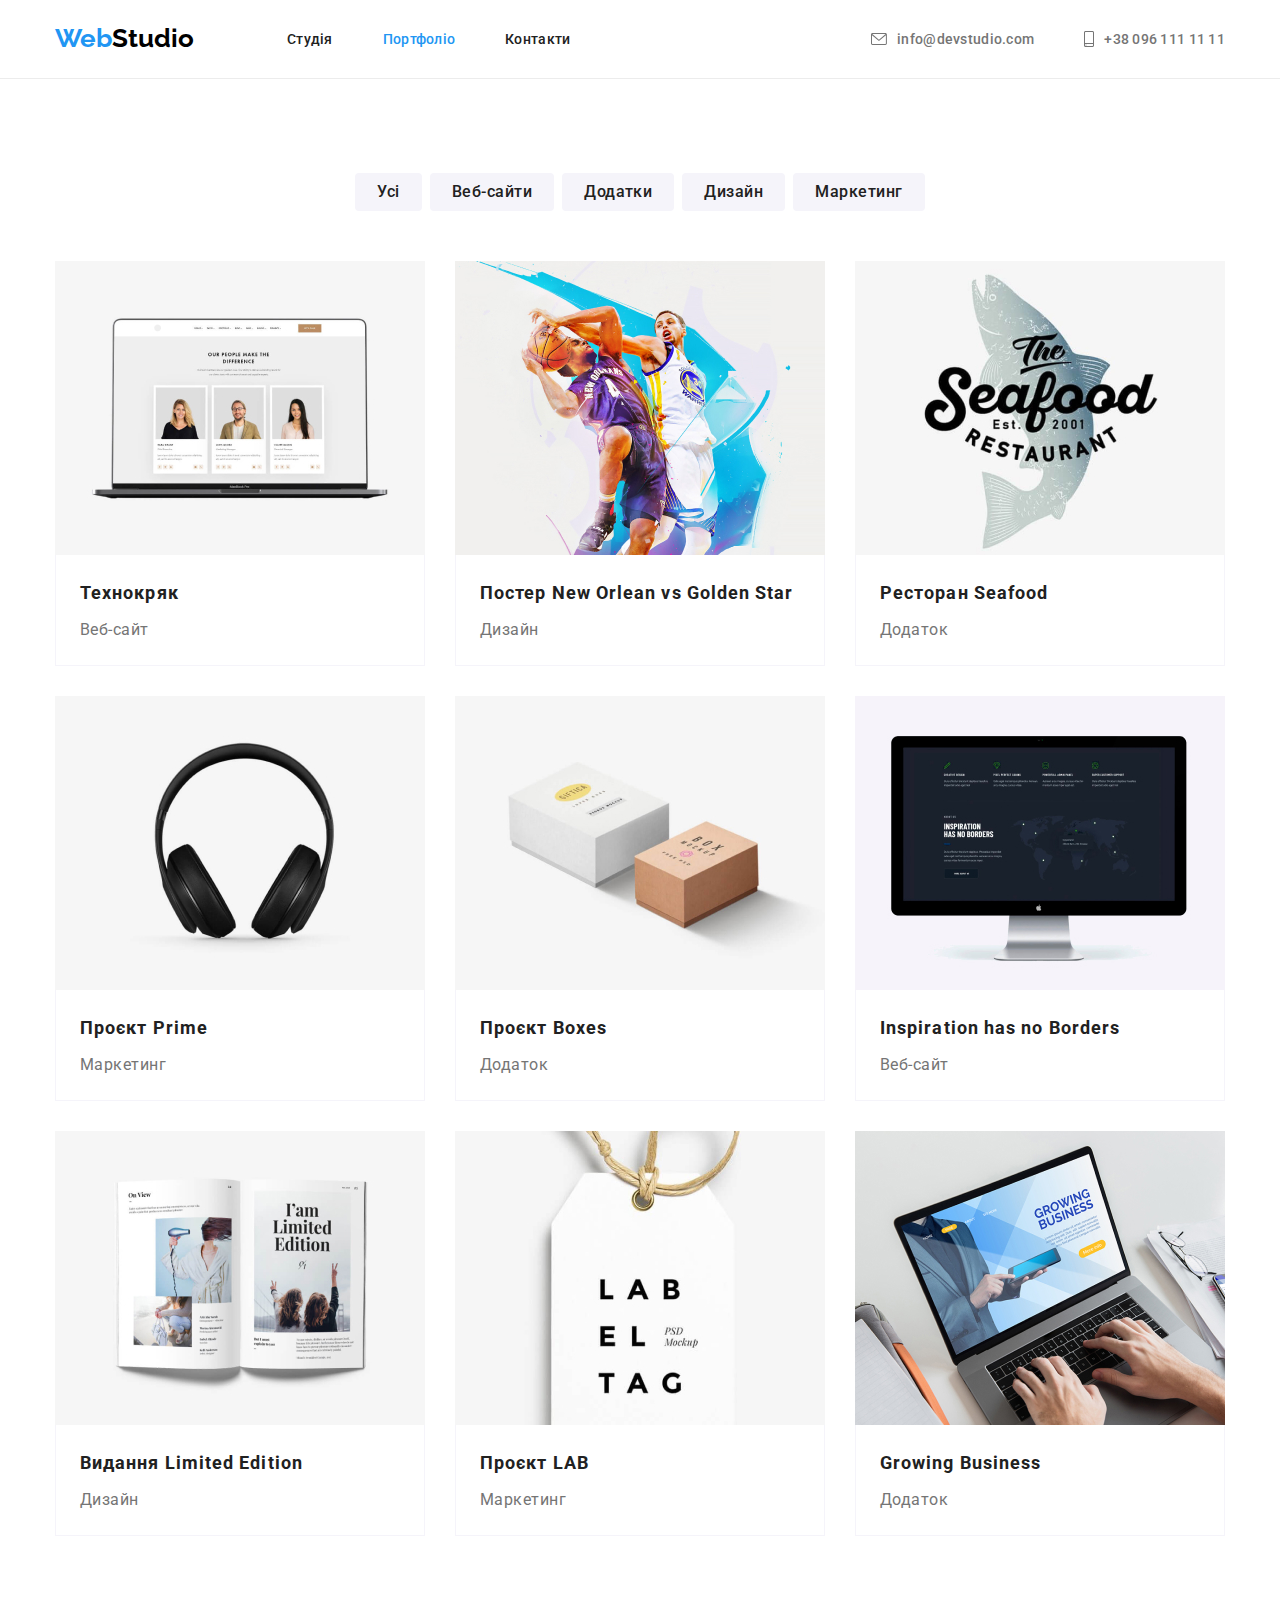
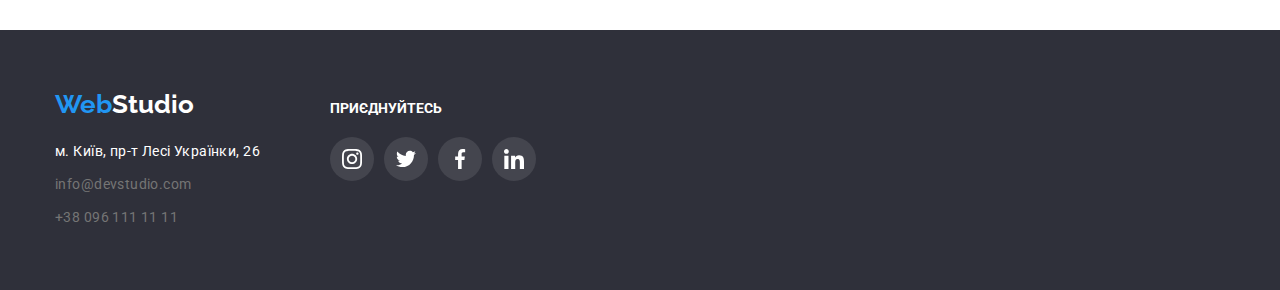
==== portfolio.html @ 62f0c090 "Added hm4" ====
<!DOCTYPE html>
<html lang="uk">
  <head>
    <meta charset="UTF-8" />
    <meta http-equiv="X-UA-Compatible" content="IE=edge" />
    <meta name="viewport" content="width=device-width, initial-scale=1.0" />
    <link rel="preconnect" href="https://fonts.googleapis.com" />
    <link rel="preconnect" href="https://fonts.gstatic.com" crossorigin />
    <link
      href="https://fonts.googleapis.com/css2?family=Raleway:wght@700&family=Roboto:wght@400;500;700;900&display=swap"
      rel="stylesheet"
    />
    <link
      rel="stylesheet"
      href="https://cdnjs.cloudflare.com/ajax/libs/modern-normalize/1.1.0/modern-normalize.css"
      integrity="sha512-Y0MM+V6ymRKN2zStTqzQ227DWhhp4Mzdo6gnlRnuaNCbc+YN/ZH0sBCLTM4M0oSy9c9VKiCvd4Jk44aCLrNS5Q=="
      crossorigin="anonymous"
      referrerpolicy="no-referrer"
    />
    <link rel="stylesheet" href="./css/styles.css" />
    <title>WebStudio</title>
  </head>
  <header class="index-header">
    <div class="container header-container">
      <a href="./index.html" class="logo-header"
        ><span class="active">Web</span>Studio</a
      >
      <nav>
        <ul class="list nav-items">
          <li>
            <a href="./index.html" class="black-heading nav-item">Студія</a>
          </li>
          <li>
            <a href="./portfolio.html" class="active nav-item">Портфоліо</a>
          </li>
          <li><a href="" class="nav-item black-heading">Контакти</a></li>
        </ul>
      </nav>
      <div class="container-header">
        <ul class="list header-contacts">
          <li class="contact">
            <a href="mailto:info@devstudio.com" class="contact">
              <svg class="icon mail">
                <use href="./images/icons.svg#icon-mail"></use>
              </svg>
              info@devstudio.com</a
            >
          </li>
          <li class="contact">
            <svg class="icon phone">
              <use href="./images/icons.svg#icon-phone"></use>
            </svg>
            <a href="tel:+380961111111" class="contact">+38 096 111 11 11</a>
          </li>
        </ul>
      </div>
    </div>
  </header>
  <main>
    <section class="section">
      <div class="container">
        <h1 class="hidden">Меню</h1>
        <ul class="list menu">
          <li>
            <button class="menu-btn blue" type="button">Усі</button>
          </li>
          <li>
            <button class="menu-btn main-color" type="button">Веб-сайти</button>
          </li>
          <li>
            <button class="menu-btn main-color" type="button">Додатки</button>
          </li>
          <li>
            <button class="menu-btn main-color" type="button">Дизайн</button>
          </li>
          <li>
            <button class="menu-btn main-color" type="button">Маркетинг</button>
          </li>
        </ul>
        <ul class="list projects">
          <li class="project">
            <div class="project-image">
              <img
                src="./images/project_1.jpg"
                alt="website on screen"
                class="project-img"
              />
            </div>
            <div class="project-about">
              <h2 class="project-name">Технокряк</h2>
              <p class="project-type">Веб-сайт</p>
            </div>
          </li>
          <li class="project">
            <div class="project-image">
              <img
                src="./images/project_2.jpg"
                alt="basketball poster"
                class="project-img"
              />
            </div>
            <div class="project-about">
              <h2 class="project-name">Постер New Orlean vs Golden Star</h2>
              <p class="project-type">Дизайн</p>
            </div>
          </li>
          <li class="project">
            <div class="project-image">
              <img
                src="./images/project_3.jpg"
                alt="seafood logo"
                class="project-img"
              />
            </div>
            <div class="project-about">
              <h2 class="project-name">Ресторан Seafood</h2>
              <p class="project-type">Додаток</p>
            </div>
          </li>
          <li class="project">
            <div class="project-image">
              <img
                src="./images/project_4.jpg"
                alt="headphones"
                class="project-img"
              />
            </div>
            <div class="project-about">
              <h2 class="project-name">Проєкт Prime</h2>
              <p class="project-type">Маркетинг</p>
            </div>
          </li>
          <li class="project">
            <div class="project-image">
              <img
                src="./images/project_5.jpg"
                alt="boxes"
                class="project-img"
              />
            </div>
            <div class="project-about">
              <h2 class="project-name">Проєкт Boxes</h2>
              <p class="project-type">Додаток</p>
            </div>
          </li>
          <li class="project">
            <div class="project-image">
              <img
                src="./images/project_6.jpg"
                alt="website on screen"
                class="project-img"
              />
            </div>
            <div class="project-about">
              <h2 class="project-name">Inspiration has no Borders</h2>
              <p class="project-type">Веб-сайт</p>
            </div>
          </li>
          <li class="project">
            <div class="project-image">
              <img
                src="./images/project_7.jpg"
                alt="book"
                class="project-img"
              />
            </div>
            <div class="project-about">
              <h2 class="project-name">Видання Limited Edition</h2>
              <p class="project-type">Дизайн</p>
            </div>
          </li>
          <li class="project">
            <div class="project-image">
              <img
                src="./images/project_8.jpg"
                alt="logo"
                class="project-img"
              />
            </div>
            <div class="project-about">
              <h2 class="project-name">Проєкт LAB</h2>
              <p class="project-type">Маркетинг</p>
            </div>
          </li>
          <li class="project">
            <div class="project-image">
              <img
                src="./images/project_9.jpg"
                alt="website on screen"
                class="project-img"
              />
            </div>
            <div class="project-about">
              <h2 class="project-name">Growing Business</h2>
              <p class="project-type">Додаток</p>
            </div>
          </li>
        </ul>
      </div>
    </section>
  </main>
  <footer class="contacts">
    <div class="container footer">
      <div>
        <a href=" " target="_blank" class="logo-footer"
          ><span class="active">Web</span>Studio</a
        >
        <address>
          <ul class="list">
            <li class="footer-link">
              <a
                class="link white"
                href="https://www.google.com/maps/place/Lesi+Ukrainky+Blvd,+26,+Kyiv,+02000/@50.4265841,30.5361971,17z/data=!3m1!4b1!4m5!3m4!1s0x40d4cf0e033ecbe9:0x57a4dffefec77da0!8m2!3d50.4265807!4d30.5383858"
                target="_blank"
                >м. Київ, пр-т Лесі Українки, 26</a
              >
            </li>
            <li class="footer-link">
              <a href="mailto:info@devstudio.com" class="link grey"
                >info@devstudio.com</a
              >
            </li>
            <li class="footer-link">
              <a href="tel:+380961111111" class="link grey"
                >+38 096 111 11 11</a
              >
            </li>
          </ul>
        </address>
      </div>
      <div>
        <p class="followership">Приєднуйтесь</p>
        <ul class="list social-media-icons">
          <li class="social-media-icon-bcg">
            <a href="#" class="social-media-link white">
              <svg class="social-media-icon">
                <use href="./images/icons.svg#icon-instagram"></use>
              </svg>
            </a>
          </li>
          <li class="social-media-icon-bcg">
            <a href="#" class="social-media-link white">
              <svg class="social-media-icon">
                <use href="./images/icons.svg#icon-twitter"></use>
              </svg>
            </a>
          </li>
          <li class="social-media-icon-bcg">
            <a href="#" class="social-media-link white">
              <svg class="social-media-icon">
                <use href="./images/icons.svg#icon-facebook"></use>
              </svg>
            </a>
          </li>
          <li class="social-media-icon-bcg">
            <a href="#" class="social-media-link white">
              <svg class="social-media-icon">
                <use href="./images/icons.svg#icon-linkedin"></use>
              </svg>
            </a>
          </li>
        </ul>
      </div>
    </div>
  </footer>
</html>
---- css/styles.css ----
:root {
  --accent-blue: #2196f3;
  --accent-background: #2f303a;
  --black: #000;
  --black-heading: #212121;
  --font: "Roboto", Arial, sans-serif;
  --font-logo: "Raleway", Arial, sans-serif;
  --grey: #757575;
  --icon: #afb1b8;
  --light-grey: #f5f4fa;
  --white: #fff;
}
*,
*::after,
*::before {
  box-sizing: border-box;
}
body {
  background-color: var(--white);
  color: var(--black-heading);
  font-family: var(--font);
  font-size: 14px;
  font-style: normal;
}
h1,
h2,
h3,
p {
  margin: 0;
}
img {
  display: block;
  height: auto;
  max-width: 100%;
}
ul {
  margin: 0;
  margin-block-start: 1em;
  margin-block-end: 1em;
  margin-inline-start: 0px;
  margin-inline-end: 0px;
  padding: 0;
  padding-inline-start: 40px;
}
.active {
  color: var(--accent-blue);
}
.black-heading {
  color: var(--black-heading);
}
.blue {
  background-color: var(--accent-blue);
  border-color: var(--accent-blue);
}
.client {
  height: 92px;
  width: 170px;
}
.clients {
  display: flex;
  gap: 30px;
  justify-content: center;
}
.client-icon {
  fill: currentColor;
  display: block;
  height: 60px;
  width: 106px;
}
.client-link {
  align-items: center;
  border: 1px solid var(--icon);
  border-radius: 4px;
  color: var(--icon);
  display: flex;
  justify-content: center;
  height: 100%;
  transition-duration: 250ms;
  transition-property: color, border-color;
  transition-timing-function: cubic-bezier(0.4, 0, 0.2, 1);
  width: 100%;
}
.client-link:hover,
.client-link:focus {
  border-color: var(--accent-blue);
  color: var(--accent-blue);
  cursor: pointer;
}
.contact {
  align-items: center;
  display: flex;
  gap: 10px;
  color: var(--grey);
  font-weight: 500;
  letter-spacing: 0.02em;
  text-decoration: none;
  transition-duration: 250ms;
  transition-timing-function: cubic-bezier(0.4, 0, 0.2, 1);
  transition-property: color;
}
.contact:hover,
.contact:focus {
  color: var(--accent-blue);
}
.contacts {
  background-color: var(--accent-background);
  padding: 60px 0px;
}
.container {
  margin: 0 auto;
  padding-left: 15px;
  padding-right: 15px;
  width: 1200px;
}
.container-header {
  list-style: none;
  margin: 0;
  padding: 0;
  display: flex;
  gap: 50px;
  margin-left: auto;
}
.sec-features {
  display: flex;
  gap: 30px;
  padding-bottom: 0;
}
.feature-about {
  color: var(--grey);
  letter-spacing: 0.03em;
  line-height: 1.71;
}
.feature-card {
  width: 270px;
}
.features-card > .icon {
  background-color: var(--light-grey);
  margin-bottom: 30px;
}
.feature-icon {
  height: 70px;
  width: 70px;
}
.features-list {
  display: flex;
  gap: 30px;
  padding-bottom: 0;
}
.feature-name {
  font-size: 14px;
  font-weight: 700;
  margin-bottom: 10px;
  text-transform: uppercase;
}
.followership {
  color: var(--white);
  font-weight: 700;
  line-height: 1.14;
  margin-bottom: 20px;
  text-decoration: none;
  text-transform: uppercase;
}
.footer.container {
  align-items: baseline;
  display: flex;
  gap: 70px;
}
.footer-link {
  display: block;
}
.footer-link:not(:last-child) {
  margin-bottom: 9px;
}
.grey {
  color: var(--grey);
}
.header-contacts {
  display: flex;
  gap: 50px;
  margin-left: auto;
  padding-top: 32px;
  padding-bottom: 32px;
}
.header-container {
  align-items: center;
  display: flex;
}
.heading {
  background-color: var(--accent-background);
  background-image: linear-gradient(
    to right,
    rgba(47, 48, 58, 0.4),
    rgba(47, 48, 58, 0.4)
  ),
  url("../images/heading.jpg");
  background-position: center;
  background-repeat: no-repeat;
  background-size: cover;
  margin: 0 auto;
  max-width: 1600px;
  min-height: 600px;
  padding: 200px 0px;
  text-align: center;
}
.heading-name {
  color: var(--white);
  font-size: 44px;
  font-weight: 900;
  letter-spacing: 0.06em;
  line-height: 1.36;
  margin: 0 auto 30px;
  text-transform: uppercase;
  width: 696px;
}
.hidden {
  border: 0;
  clip: rect(0 0 0 0);
  clip-path: inset(50%);
  height: 1px;
  overflow: hidden;
  padding: 0;
  position: absolute;
  margin: -1px;
  white-space: nowrap;
  width: 1px;
}
.icon {
  color: var(--grey);
  display: block;
  fill: currentColor;
}
.icon:hover, .icon:focus {
  color: var(--accent-blue);
}
.icon-container {
  align-items: center;
  background-color: var(--light-grey);
  border-radius: 4px;
  display: flex;
  height: 120px;
  justify-content: center;
  margin-bottom: 30px;
}
.icon.mail {
  height: 12px;
  width: 16px;
}
.icon.phone {
  height: 16px;
  width: 10px;
}
.index-header {
  border-bottom: 1px solid #ececec;
}
.light-grey {
  background-color: var(--light-grey);
  border-color: var(--light-grey);
}
.link {
  font-style: normal;
  line-height: 1.71;
  letter-spacing: 0.03em;
  text-decoration: none;
}
.link:hover,
.link:focus {
  color: var(--accent-blue);
}
.list {
  list-style: none;
  margin: 0;
  padding: 0;
}
.logo-header {
  color: var(--black);
  font-family: var(--font-logo);
  font-size: 26px;
  font-weight: 700;
  margin-right: 93px;
  padding: 24px 0px;
  text-decoration: none;
}
.logo-footer {
  display: block;
  color: var(--white);
  font-size: 26px;
  font-weight: 700;
  font-family: var(--font-logo);
  margin-bottom: 20px;
  text-decoration: none;
  width: 200px;
}
.menu {
  display: flex;
  gap: 8px;
  justify-content: center;
  margin-bottom: 50px;
}
.menu-btn {
  font-family: var(--font);
  font-size: 16px;
  font-weight: 500;
  color: var(--black-heading);
  cursor: pointer;
  background-color: var(--light-grey);
  border: none;
  border-radius: 4px;
  line-height: 1.62;
  letter-spacing: 0.03em;
  padding: 6px 22px;
}
.menu-btn:hover,
.menu-btn:focus {
  color: var(--white);
  background-color: var(--accent-blue);
  box-shadow: 0px 3px 1px rgba(0, 0, 0, 0.1), 0px 1px 2px rgba(0, 0, 0, 0.08),
  0px 2px 2px rgba(0, 0, 0, 0.12);
}
.nav-item {
  font-weight: 500;
  letter-spacing: 0.02em;
  padding-bottom: 32px;
  padding-top: 32px;
  text-decoration: none;
  transition-duration: 250ms;
  transition-timing-function: cubic-bezier(0.4, 0, 0.2, 1);
  transition-property: color;
}
.nav-item:hover,
.nav-item:focus {
  color: var(--accent-blue);
}
.nav-items {
  display: flex;
  gap: 50px;
}
.order-btn {
  background-color: var(--accent-blue);
  border: none;
  border-radius: 4px;
  box-shadow: 0px 4px 4px rgba(0, 0, 0, 0.15);
  color: var(--white);
  cursor: pointer;
  font-size: 16px;
  font-weight: 700;
  letter-spacing: 0.06em;
  line-height: 1.9;
  min-width: 216px;
  padding: 10px 32px;
  text-align: center;
}
.programming-list {
  display: flex;
  gap: 30px;
}
.project {
  width: 370px;
}
.project:hover,
.project:focus {
  box-shadow: 0px 1px 1px rgba(0, 0, 0, 0.12), 0px 4px 4px rgba(0, 0, 0, 0.06),
    1px 4px 6px rgba(0, 0, 0, 0.16);
}
.project-about {
  border: 1px solid var(--light-grey);
  border-top: none;
  padding: 20px 24px;
} 
.project-img {
  height: 294px;
  width: 370px;
}
.project-name {
  color: var(--black-heading);
  font-size: 18px;
  font-weight: 700;
  letter-spacing: 0.06em;
  line-height: 2;
}
.project-type {
  color: var(--grey);
  font-size: 16px;
  letter-spacing: 0.03em;
  line-height: 1.88;
  margin-top: 4px;
}
.projects {
  display: flex;
  flex-wrap: wrap;
  gap: 30px;
}
.section {
  padding: 94px 0;
}
.sec-heading {
  font-size: 36px;
  font-weight: 700;
  line-height: 1.2;
  margin-bottom: 50px;
  text-align: center;
}
.sec-heading-img {
  height: 294px;
  width: 370px;
}
.social-media-icon {
  fill: currentColor;
  height: 20px;
  width: 20px;
}
.social-media-icons {
  align-items: center;
  display: flex;
  gap: 10px;
  justify-content: center;
}
.social-media-icon-bcg {
  height: 44px;
  width: 44px;
}
.social-media-link {
  align-items: center;
  border-radius: 50%;
  color: var(--icon);
  display: flex;
  height: 100%;
  justify-content: center;
  width: 100%;
}
.social-media-link:hover,
.social-media-link:focus {
  background-color: var(--accent-blue);
  color: var(--white);
}
.social-media-link.white {
  background-color: rgba(255, 255, 255, 0.1);
  color: var(--white);
}
.social-media-link.white:hover,
.social-media-link.white:focus {
  background-color: var(--accent-blue);
  color: var(--white);
}
.team {
  display: flex;
  gap: 30px;
  text-align: center;
}
.team-about {
  padding: 30px 0;
}
.team-card {
  background-color: var(--white);
  box-shadow: 0px 1px 3px rgba(0, 0, 0, 0.12), 0px 1px 1px rgba(0, 0, 0, 0.14),
    0px 2px 1px rgba(0, 0, 0, 0.2);
  border-radius: 0 0 4px 4px;
}
.team-img {
  height: 260px;
  margin-bottom: 0px;
  width: 270px;
}
.team-name {
  font-weight: 500;
  font-size: 16px;
  letter-spacing: 0.03em;
  margin-bottom: 10px;
  text-align: center;
}
.team-prof {
  color: var(--grey);
  font-size: 16px;
  letter-spacing: 0.03em;
  margin-bottom: 16px;
  text-align: center;
}
.what-we-do {
  padding-top: 0;
}
.white {
  color: var(--white);
}
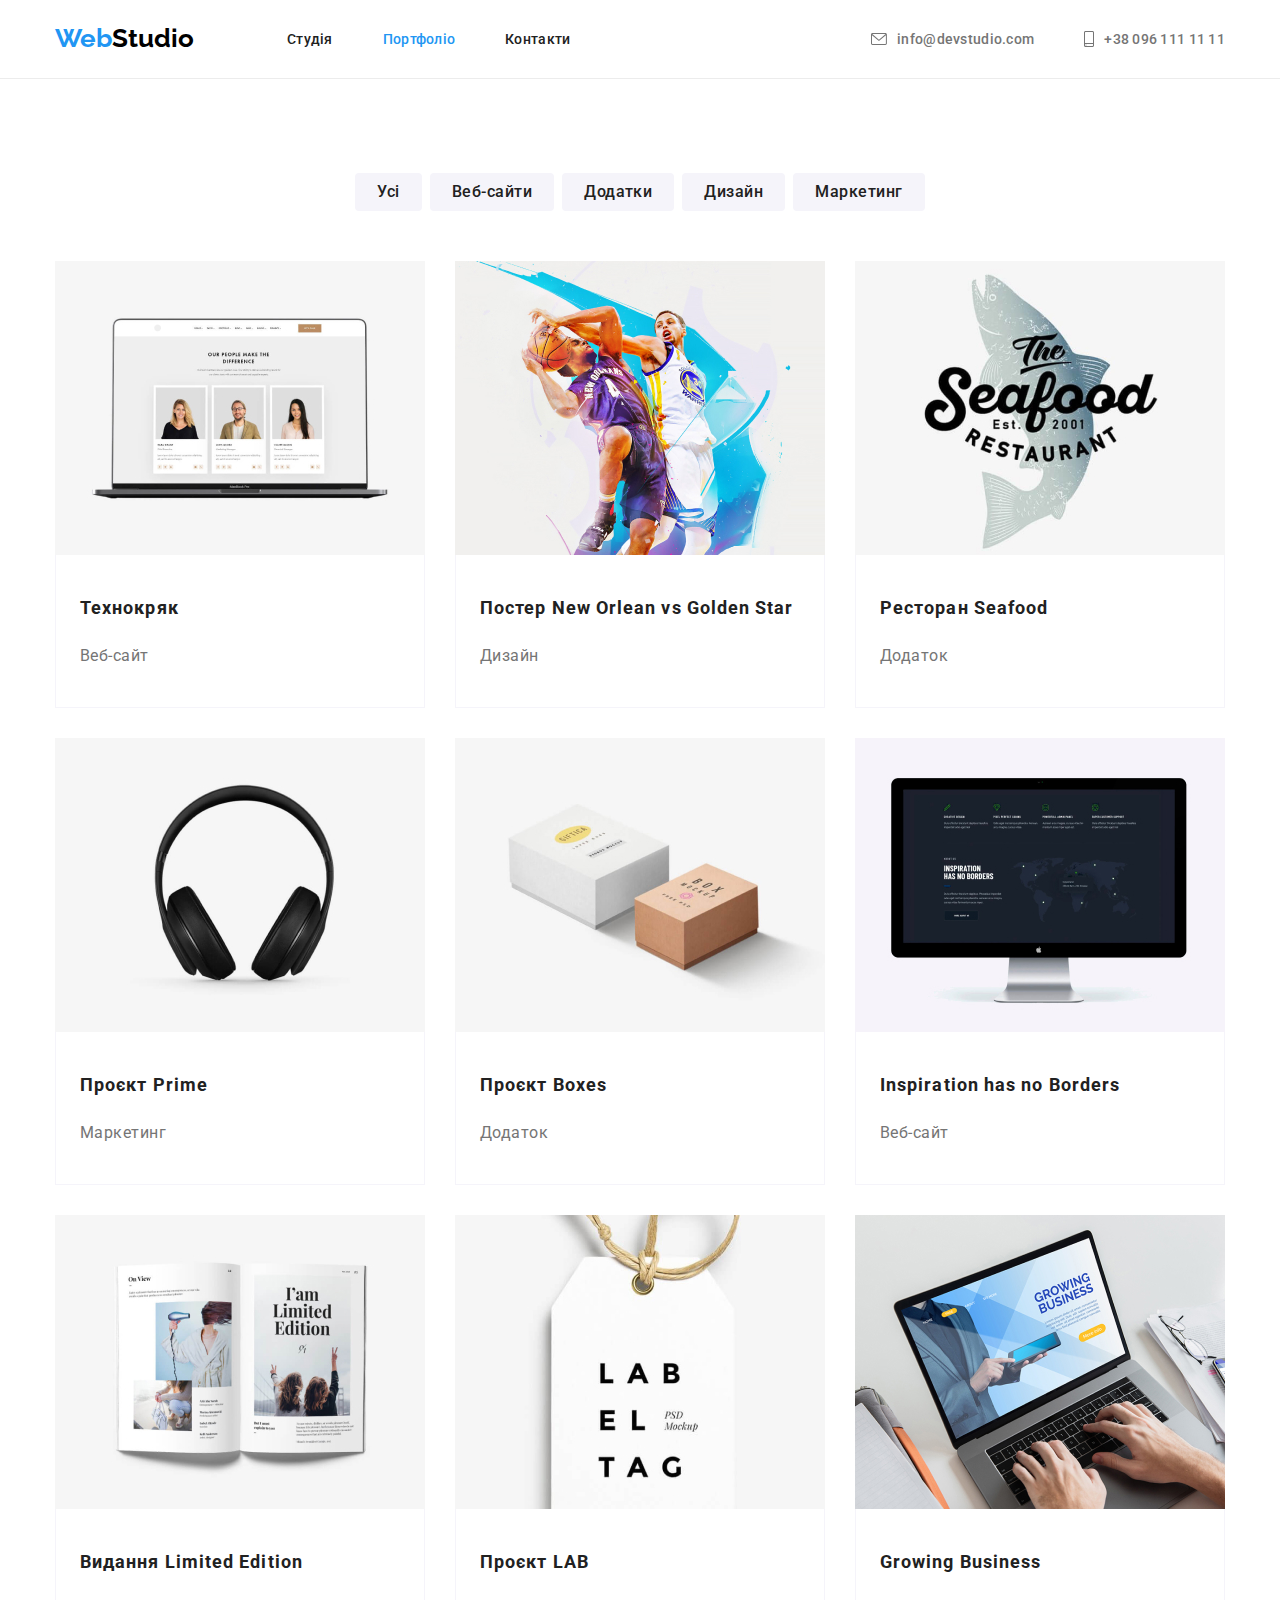
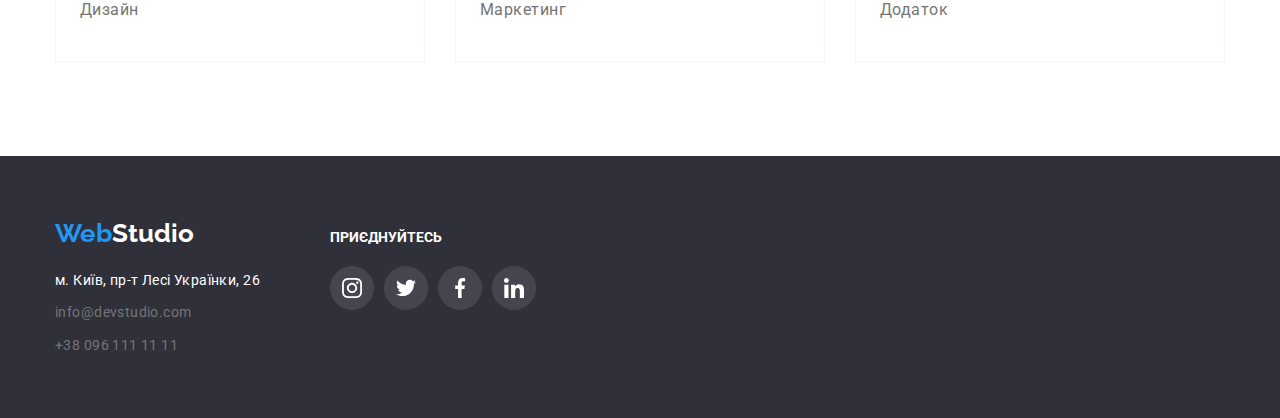
==== commit fe55fde7: "Fixed css for index.html" ====
--- a/portfolio.html
+++ b/portfolio.html
@@ -31,7 +31,7 @@
             <a href="./index.html" class="black-heading nav-item">Студія</a>
           </li>
           <li>
-            <a href="./portfolio.html" class="active nav-item">Портфоліо</a>
+            <a href="./portfolio.html" class="active-tab nav-item">Портфоліо</a>
           </li>
           <li><a href="" class="nav-item black-heading">Контакти</a></li>
         </ul>
--- a/css/styles.css
+++ b/css/styles.css
@@ -8,6 +8,7 @@
   --grey: #757575;
   --icon: #afb1b8;
   --light-grey: #f5f4fa;
+  --timing-function: cubic-bezier(0.4, 0, 0.2, 1);
   --white: #fff;
 }
 *,
@@ -21,12 +22,6 @@
   font-family: var(--font);
   font-size: 14px;
   font-style: normal;
-}
-h1,
-h2,
-h3,
-p {
-  margin: 0;
 }
 img {
   display: block;
@@ -45,6 +40,57 @@
 .active {
   color: var(--accent-blue);
 }
+.active-tab {
+  color: var(--accent-blue);
+  overflow: hidden;
+  position: relative;
+}
+.active-tab::after {
+  background-color: var(--accent-blue);
+  border-radius: 2px;
+  bottom: -1px;
+  content: '';
+  height: 4px;
+  left: 0;
+  position: absolute;
+  width: 100%;
+}
+.activity {
+  position: relative;
+}
+.activity-descr {
+  background-color: rgba(47, 48, 58, 0.8);
+  bottom: 0;
+  height: 70px;
+  justify-content: center;
+  position: absolute;
+  width: 100%;
+}
+.activity-descr-text {
+  color: var(--white);
+font-family: var(--font);
+font-weight: 700;
+letter-spacing: 0.03em;
+line-height: 16px;
+margin: 0;
+padding: 27px 0px;
+text-align: center;
+text-transform: uppercase;
+}
+.backdrop {
+  background-color: rgba(0, 0, 0, 0.2);
+  height: 100%;
+  left: 0;
+  opacity: 1;
+  position: fixed;
+  top: 0;
+  transition: opacity 250ms var(--cubic);
+  width: 100%;
+}
+.backdrop.is-hidden .modal {
+  opacity: 0;
+  transform: translate(-50%, -50%);
+}
 .black-heading {
   color: var(--black-heading);
 }
@@ -77,7 +123,7 @@
   height: 100%;
   transition-duration: 250ms;
   transition-property: color, border-color;
-  transition-timing-function: cubic-bezier(0.4, 0, 0.2, 1);
+  transition-timing-function: var(--timing-function);
   width: 100%;
 }
 .client-link:hover,
@@ -85,6 +131,27 @@
   border-color: var(--accent-blue);
   color: var(--accent-blue);
   cursor: pointer;
+}
+.close {
+  cursor: pointer;
+  height: 11px;
+  position: absolute;
+  right: 8px;
+  top: 8px;
+  width: 11px; 
+}
+.close-btn {
+  align-items: center;
+  background-color: var(--white);
+  border: 1px solid rgba(0, 0, 0, 0.1);
+  border-radius: 50%;
+  display: flex;
+  height: 30px;
+  justify-content: center;
+  position: absolute;
+  right: 8px;
+  top: 8px;
+  width: 30px;
 }
 .contact {
   align-items: center;
@@ -95,8 +162,8 @@
   letter-spacing: 0.02em;
   text-decoration: none;
   transition-duration: 250ms;
-  transition-timing-function: cubic-bezier(0.4, 0, 0.2, 1);
   transition-property: color;
+  transition-timing-function: var(--timing-function);
 }
 .contact:hover,
 .contact:focus {
@@ -119,11 +186,6 @@
   display: flex;
   gap: 50px;
   margin-left: auto;
-}
-.sec-features {
-  display: flex;
-  gap: 30px;
-  padding-bottom: 0;
 }
 .feature-about {
   color: var(--grey);
@@ -228,6 +290,7 @@
   color: var(--grey);
   display: block;
   fill: currentColor;
+  transition: opacity 250ms var(--timing-function);
 }
 .icon:hover, .icon:focus {
   color: var(--accent-blue);
@@ -248,6 +311,10 @@
 .icon.phone {
   height: 16px;
   width: 10px;
+}
+.is-hidden {
+  opacity: 0;
+  pointer-events: none;
 }
 .index-header {
   border-bottom: 1px solid #ececec;
@@ -261,6 +328,7 @@
   line-height: 1.71;
   letter-spacing: 0.03em;
   text-decoration: none;
+  transition: opacity 250ms var(--timing-function);
 }
 .link:hover,
 .link:focus {
@@ -308,6 +376,7 @@
   line-height: 1.62;
   letter-spacing: 0.03em;
   padding: 6px 22px;
+  transition: opacity 250ms var(--timing-function);
 }
 .menu-btn:hover,
 .menu-btn:focus {
@@ -315,20 +384,51 @@
   background-color: var(--accent-blue);
   box-shadow: 0px 3px 1px rgba(0, 0, 0, 0.1), 0px 1px 2px rgba(0, 0, 0, 0.08),
   0px 2px 2px rgba(0, 0, 0, 0.12);
+}
+.modal {
+  background-color: var(--white);
+  border-radius: 4px;
+  box-shadow: 0px 1px 3px rgba(0, 0, 0, 0.12), 0px 1px 1px rgba(0, 0, 0, 0.14),
+    0px 2px 1px rgba(0, 0, 0, 0.2);
+  height: 581px;
+  left: 50%;
+  opacity: 1;
+  position: absolute;
+  top: 50%;
+  transform: translate(-50%, -50%);
+  transition: opacity 250ms var(--cubic);
+  width: 528px;
 }
 .nav-item {
   font-weight: 500;
   letter-spacing: 0.02em;
   padding-bottom: 32px;
   padding-top: 32px;
+  position: relative;
   text-decoration: none;
-  transition-duration: 250ms;
-  transition-timing-function: cubic-bezier(0.4, 0, 0.2, 1);
   transition-property: color;
+  transition: opacity 250ms var(--timing-function);
 }
 .nav-item:hover,
 .nav-item:focus {
   color: var(--accent-blue);
+}
+.nav-item::after{
+  background-color: var(--accent-blue);
+  border-radius: 2px;
+  bottom: 0;
+  content: '';
+  display: block;
+  height: 4px;
+  left: 0;
+  opacity: 0;
+  position: absolute;
+  transition: opacity 250ms var(--timing-function);
+  width: 100%;
+}
+.nav-item:hover::after {
+  display: block;
+  opacity: 1;
 }
 .nav-items {
   display: flex;
@@ -349,11 +449,15 @@
   padding: 10px 32px;
   text-align: center;
 }
+.product-thumb::before {
+  background-color: red;
+}
 .programming-list {
   display: flex;
   gap: 30px;
 }
 .project {
+  transition: opacity 250ms var(--timing-function);
   width: 370px;
 }
 .project:hover,
@@ -392,6 +496,11 @@
 .section {
   padding: 94px 0;
 }
+.sec-features {
+  display: flex;
+  gap: 30px;
+  padding-bottom: 0;
+}
 .sec-heading {
   font-size: 36px;
   font-weight: 700;
@@ -425,6 +534,7 @@
   display: flex;
   height: 100%;
   justify-content: center;
+  transition: opacity 250ms var(--timing-function);
   width: 100%;
 }
 .social-media-link:hover,
@@ -435,6 +545,7 @@
 .social-media-link.white {
   background-color: rgba(255, 255, 255, 0.1);
   color: var(--white);
+  transition: opacity 250ms var(--timing-function);
 }
 .social-media-link.white:hover,
 .social-media-link.white:focus {
